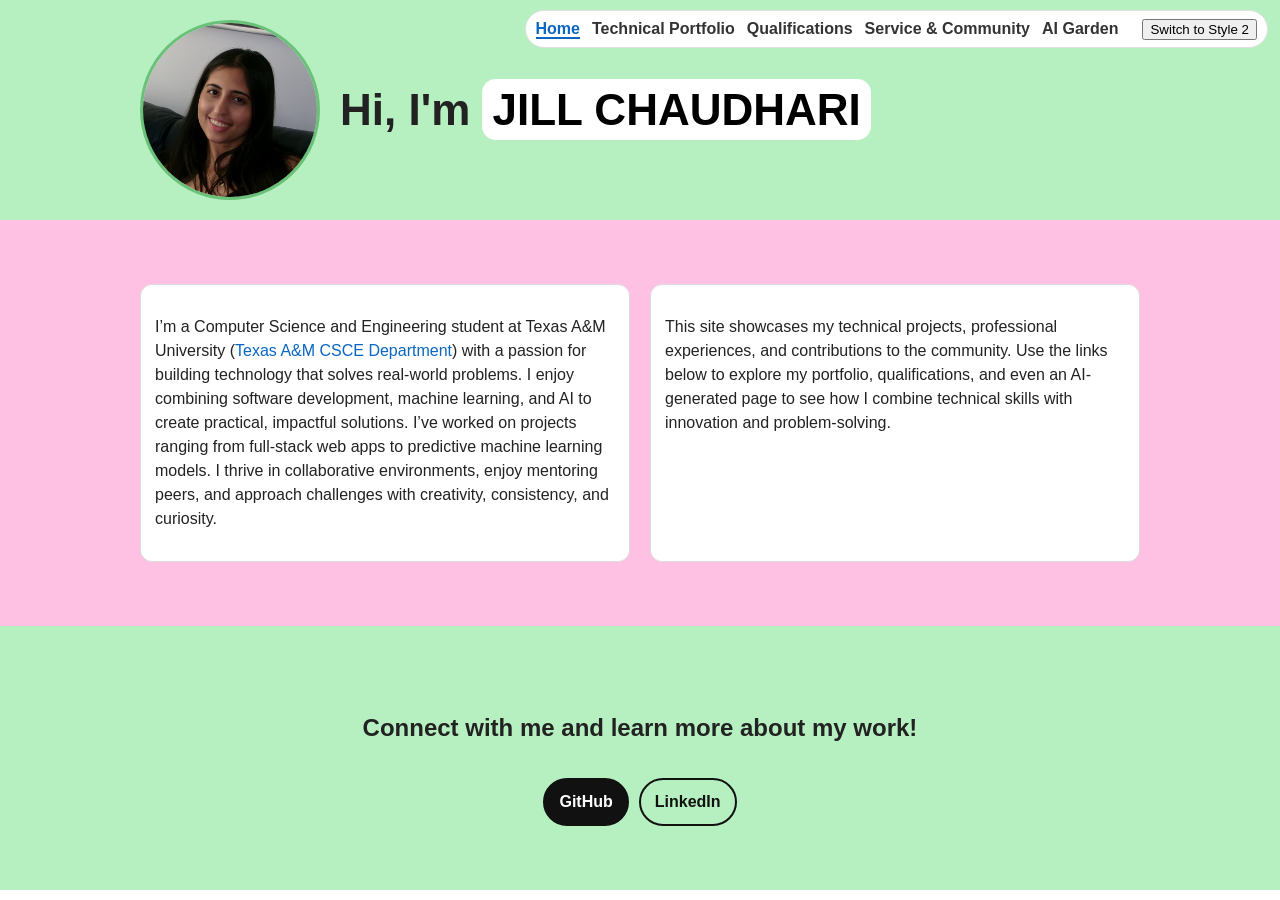
==== index.html @ eedf3cbb "Add files via upload" ====
<!DOCTYPE html>
<html lang="en">
<head>
    <meta charset="UTF-8">
    <meta name="viewport" content="width=device-width, initial-scale=1" />
    <title>Jill Chaudhari – Landing Page</title>
    <link id="page_style" rel="stylesheet" href="styling_1.css">
</head>
<body>
  
    <nav class="site-nav">
        <ul>
            <li><a href="index.html">Home</a></li>
            <li><a href="portfolio.html">Technical Portfolio</a></li>
            <li><a href="qualifications.html">Qualifications</a></li>
            <li><a href="service.html">Service & Community</a></li>
            <li><a href="ai.html">AI Garden</a></li>
            <li style="margin-left:12px"><button id="theme-toggle" type="button">Switch to Style 2</button></li>
        </ul>
    </nav>

    <div class="site">
    <!-- SIDEBAR (Style 2 shows this) -->
    <aside class="sidebar">
      <div class="brand">
        <img class="headshot" src="headshot.jpeg" alt="Jill Chaudhari headshot">
        <div>
          <h3 class="name">Jill Chaudhari</h3>
          <p class="subtitle">CSCE @ Texas A&M</p>
        </div>
      </div>
      <nav class="nav">
        <a href="index.html">Home</a>
        <a href="portfolio.html">Technical Portfolio</a>
        <a href="qualifications.html">Qualifications</a>
        <a href="service.html">Service & Community</a>
        <a href="ai.html">AI Garden</a>
      </nav>
      <button id="theme-toggle-s2" type="button" class="toggle-btn">Switch to Style 1</button>
      <div class="footer">© 2025 Jill Chaudhari</div>
    </aside>

  <main class ="main">
    <header class="hero">
     <div class="wrapper">
      <img class="headshot" src="headshot.jpeg" alt="Jill Chaudhari headshot">
      <h1>Hi, I'm <span class="bubble">JILL CHAUDHARI</span></h1>
     </div>
    </header>


    <section class="band band-pink two-text">
      <div class="wrapper">
        <div class="card">
          <p>
            I’m a Computer Science and Engineering student at Texas A&amp;M University
            (<a href="https://engineering.tamu.edu/cse/index.html" target="_blank" rel="noopener">Texas A&amp;M CSCE Department</a>)
            with a passion for building technology that solves real-world problems. I enjoy combining software development,
            machine learning, and AI to create practical, impactful solutions. I’ve worked on projects ranging from full-stack web apps to predictive machine learning models. I thrive in
            collaborative environments, enjoy mentoring peers, and approach challenges with creativity, consistency, and curiosity.
          </p>
        </div>
        <div class="card">
          <p>
            This site showcases my technical projects, professional experiences, and contributions to the community. 
            Use the links below to explore my portfolio, qualifications, and even an AI-generated page to see how I 
            combine technical skills with innovation and problem-solving.
          </p>
        </div>
      </div>
    </section>
     

    <section class="band band-green connect">
      <div class="wrapper">
        <h2>Connect with me and learn more about my work!</h2>
        <div class="btns">
          <a class="btn" href="https://github.com/jillchaudhari-tamu" target="_blank" rel="noopener">GitHub</a>
          <a class="btn btn--outline" href="https://www.linkedin.com/in/jill-chaudhari" target="_blank" rel="noopener">LinkedIn</a>
        </div>
      </div>
    </section>
  </main>
  </div>
  <script src="functions.js"></script>
</body>
</html>
---- styling_1.css ----
:root{
  --ink:#222;
  --bg:#fff;
  --green:#b7f0c0;
  --accent2: #0a66c2;
  --pink:#ffc1e3;
  --maxw:1040px;
}

/* BASE FORMAT */
*{box-sizing:border-box}
html,body{margin:0;padding:0}
body{color:var(--ink);background:var(--bg);line-height:1.5;font-family:Arial,Helvetica,sans-serif}
img{max-width:100%;height:auto;display:block}
a{color:#0a66c2;text-decoration:none}
a:hover{text-decoration:underline}
.small{font-size:14px;color:#555}

/* LAYOUT */
.wrapper{max-width:var(--maxw);margin:0 auto;padding:20px}
.band{padding:44px 0}
.section-title{margin:0 0 14px;font-size:34px}

/* NAV BAR */
.site-nav{
  position:fixed;top:10px;right:12px;z-index:1000;
  background:#fff;border:1px solid #e0e0e0;border-radius:20px;padding:6px 10px
}
.site-nav ul{margin:0;padding:0;list-style:none;display:flex;gap:12px}
.site-nav a{color:#333;font-weight:600}
.site-nav a:hover{color:#000}

/* HOME PAGE */
.hero{background:var(--green)}
.hero .wrapper{display:grid;grid-template-columns:180px 1fr;gap:20px;align-items:center}
.headshot{width:180px;height:180px;border-radius:50%;object-fit:cover;border:3px solid #6ac279}
.hero h1{margin:0;font-size:44px;line-height:1.1}
.bubble{background:#fff;padding:6px 10px;border-radius:14px;font-weight:800;color:#000}

/* TWO-TEXT SECTION (home) */
.two-text .wrapper{display:grid;grid-template-columns:1fr 1fr;gap:20px}
.two-text .card{background:#fff;border:1px solid #ddd;border-radius:12px;padding:14px}

/* CONNECT (home) */
.connect .wrapper{display:flex;flex-direction:column;align-items:center;text-align:center;gap:12px}
.btns{display:flex;gap:10px;flex-wrap:wrap}
.btn{display:inline-block;padding:10px 14px;border-radius:999px;font-weight:700;background:#111;color:#fff;border:2px solid #111}
.btn--outline{background:transparent;color:#111}
.btn:hover{opacity:.9}

/* PROJECTS (portfolio) */
.project{padding:36px 0;background:transparent}
.project .wrapper{display:grid;grid-template-columns:1fr 1fr;gap:24px;align-items:center}
.project .media{order:2}
.project.reverse .media{order:1}
.project .text h2{margin:0 0 12px}
.project-img{max-width:100%}

/* WasteWise: two images side-by-side */
.media.media-row{display:grid;grid-template-columns:1fr 1fr;gap:16px;align-items:center;justify-items:center}
.media.media-row .wastewise-img{width:100%;max-width:none;height:auto;display:block}

/* Toyota image */
.toyota-img{width:100%;max-width:900px;height:auto;display:block}

/* QUALIFICATIONS */
.qual-grid .wrapper{display:grid;grid-template-columns:1.25fr 1fr;gap:24px;align-items:start}
.resume-card{background:#fff;border:1px solid #e0e0e0;border-radius:12px;padding:14px}

.band.band-green.qual-grid .wrapper{
  max-width:1200px;       
  grid-template-columns:1fr 1.5fr; 
}
.resume-card iframe{height:900px;}

/* SERVICE */
.service-triple .wrapper{display:grid;grid-template-columns:repeat(3,1fr);gap:16px}
.service-card{background:var(--pink);border:1px solid #e08db3;border-radius:12px;padding:14px}

/* AI PAGE */
.ai-hero{background:var(--pink)}
.prompt-box{background:#fff;border:1px dashed #ccc;border-radius:12px;padding:12px}

/* color bands */
.band-green{background:var(--green)!important}
.band-pink{background:var(--pink)!important}

/* make sure project sections explicit colors */
section.project.band-pink{background:var(--pink)!important}
section.project.band-green{background:var(--green)!important}

@media (max-width:840px){
  .hero .wrapper{grid-template-columns:1fr}
  .hero h1{font-size:34px}
  .two-text .wrapper{grid-template-columns:1fr}
  .project .wrapper{grid-template-columns:1fr}
  .project .media{order:2!important}
  .qual-grid .wrapper{grid-template-columns:1fr}
  .service-triple .wrapper{grid-template-columns:1fr}
}
@media (max-width:700px){
  .media.media-row{grid-template-columns:1fr}
}

/* Show top nav, hide sidebar in Style 1 */
.site-nav { display: block; }
.sidebar  { display: none;  }

/* Highlight the current page link */
.site-nav a.active,
.nav a.active {
  font-weight: 700;
  color: var(--accent2); /* or pick a bright color that fits your theme */
  border-bottom: 2px solid var(--accent2);
}
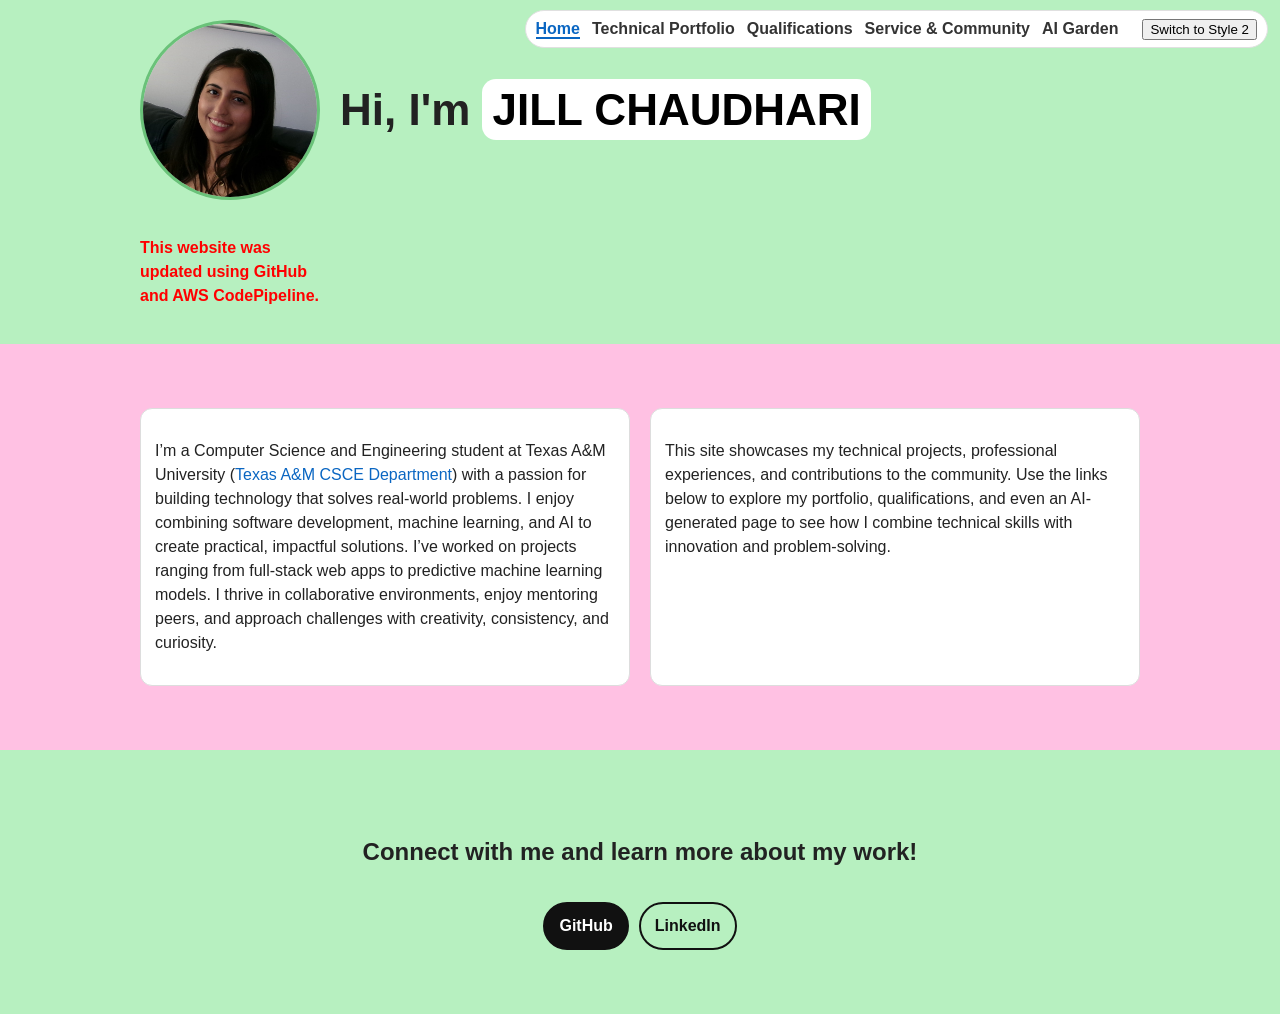
==== commit 0c88253a: "Update index.html with website update note Added a note about website updates using GitHub and AWS C" ====
--- a/index.html
+++ b/index.html
@@ -45,6 +45,9 @@
      <div class="wrapper">
       <img class="headshot" src="headshot.jpeg" alt="Jill Chaudhari headshot">
       <h1>Hi, I'm <span class="bubble">JILL CHAUDHARI</span></h1>
+       <p style="color:red; font-weight:bold;">
+        This website was updated using GitHub and AWS CodePipeline.
+       </p>
      </div>
     </header>
 
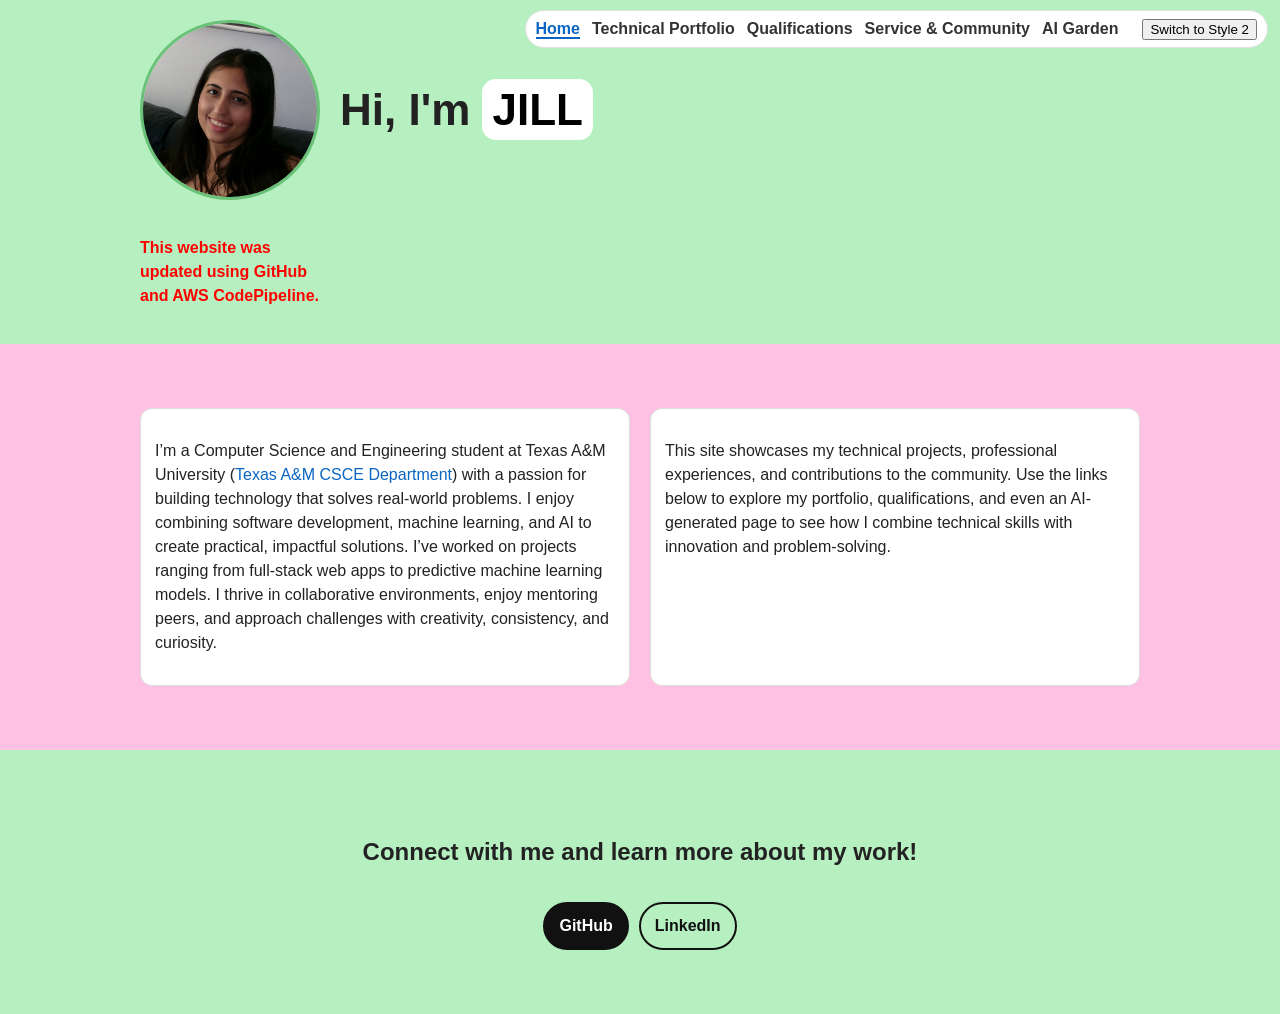
==== commit 9742135e: "Testing Changes" ====
--- a/index.html
+++ b/index.html
@@ -44,7 +44,7 @@
     <header class="hero">
      <div class="wrapper">
       <img class="headshot" src="headshot.jpeg" alt="Jill Chaudhari headshot">
-      <h1>Hi, I'm <span class="bubble">JILL CHAUDHARI</span></h1>
+      <h1>Hi, I'm <span class="bubble">JILL </span></h1>
        <p style="color:red; font-weight:bold;">
         This website was updated using GitHub and AWS CodePipeline.
        </p>
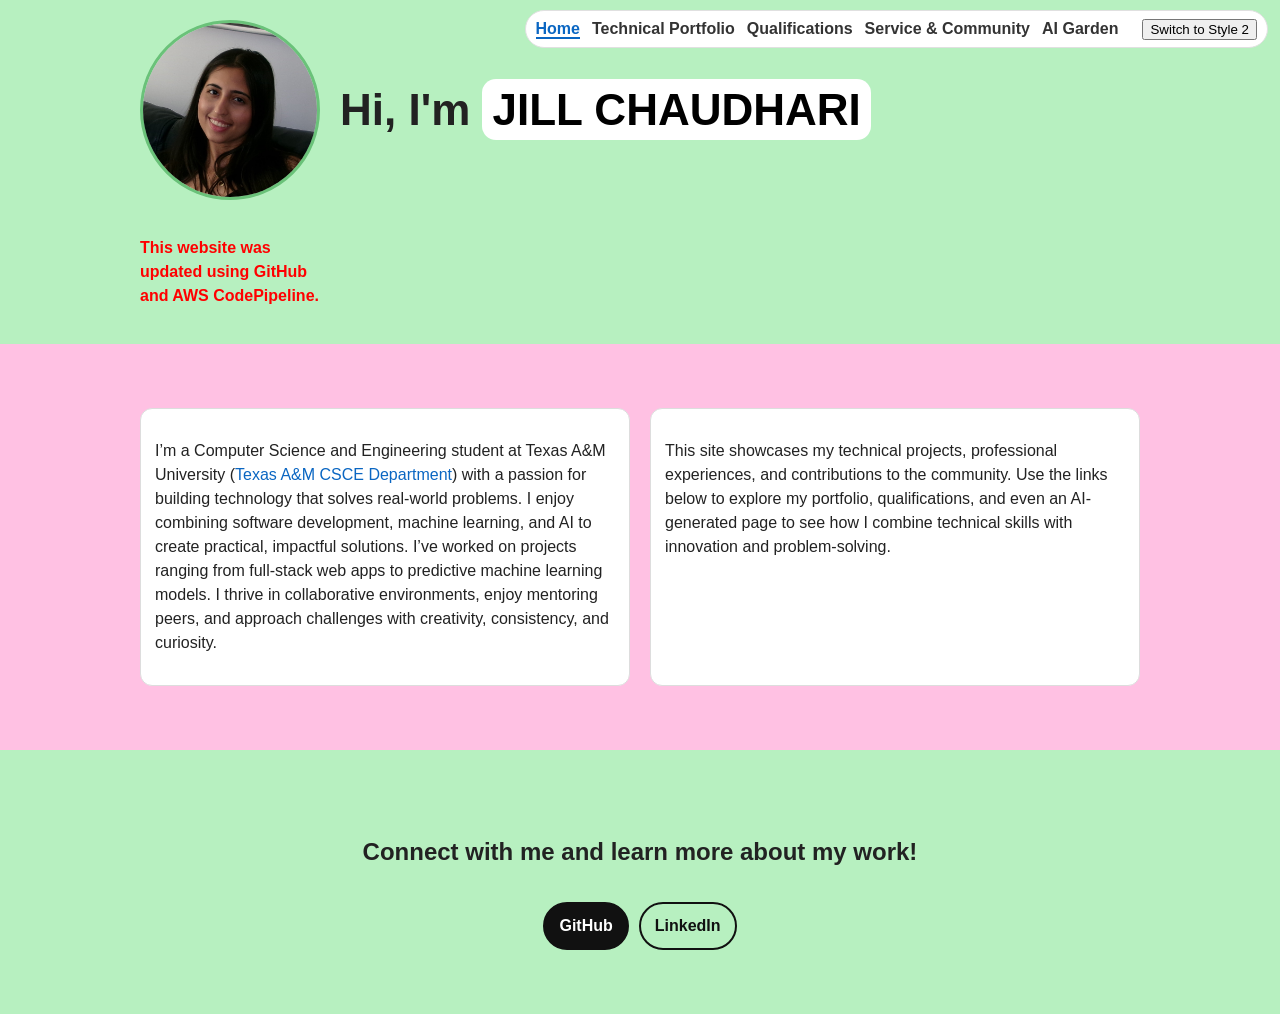
==== commit ac1019d4: "Testing Change" ====
--- a/index.html
+++ b/index.html
@@ -44,7 +44,7 @@
     <header class="hero">
      <div class="wrapper">
       <img class="headshot" src="headshot.jpeg" alt="Jill Chaudhari headshot">
-      <h1>Hi, I'm <span class="bubble">JILL </span></h1>
+      <h1>Hi, I'm <span class="bubble">JILL CHAUDHARI</span></h1>
        <p style="color:red; font-weight:bold;">
         This website was updated using GitHub and AWS CodePipeline.
        </p>
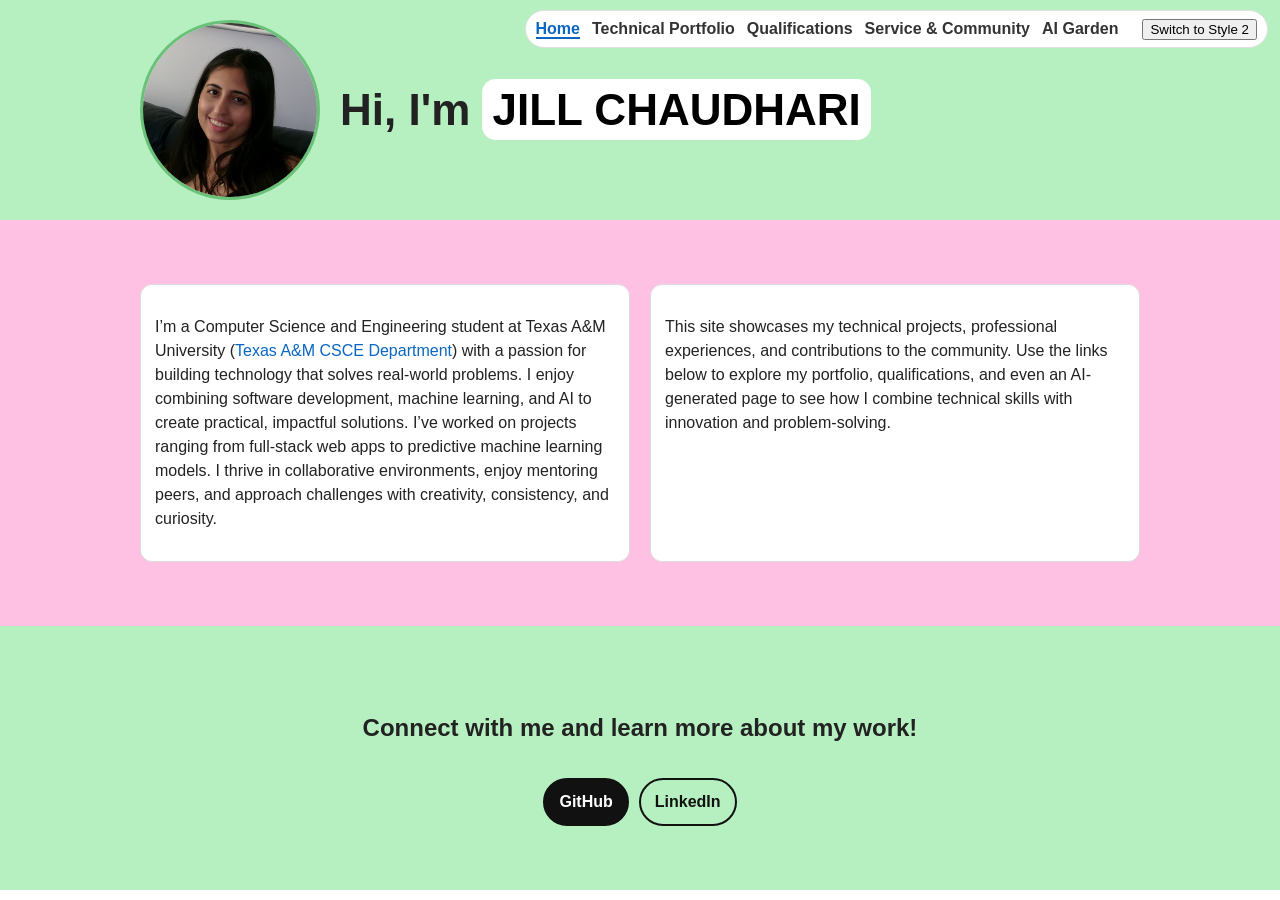
==== commit 6c8b1d16: "Fix HTML formatting and structure" ====
--- a/index.html
+++ b/index.html
@@ -45,9 +45,6 @@
      <div class="wrapper">
       <img class="headshot" src="headshot.jpeg" alt="Jill Chaudhari headshot">
       <h1>Hi, I'm <span class="bubble">JILL CHAUDHARI</span></h1>
-       <p style="color:red; font-weight:bold;">
-        This website was updated using GitHub and AWS CodePipeline.
-       </p>
      </div>
     </header>
 
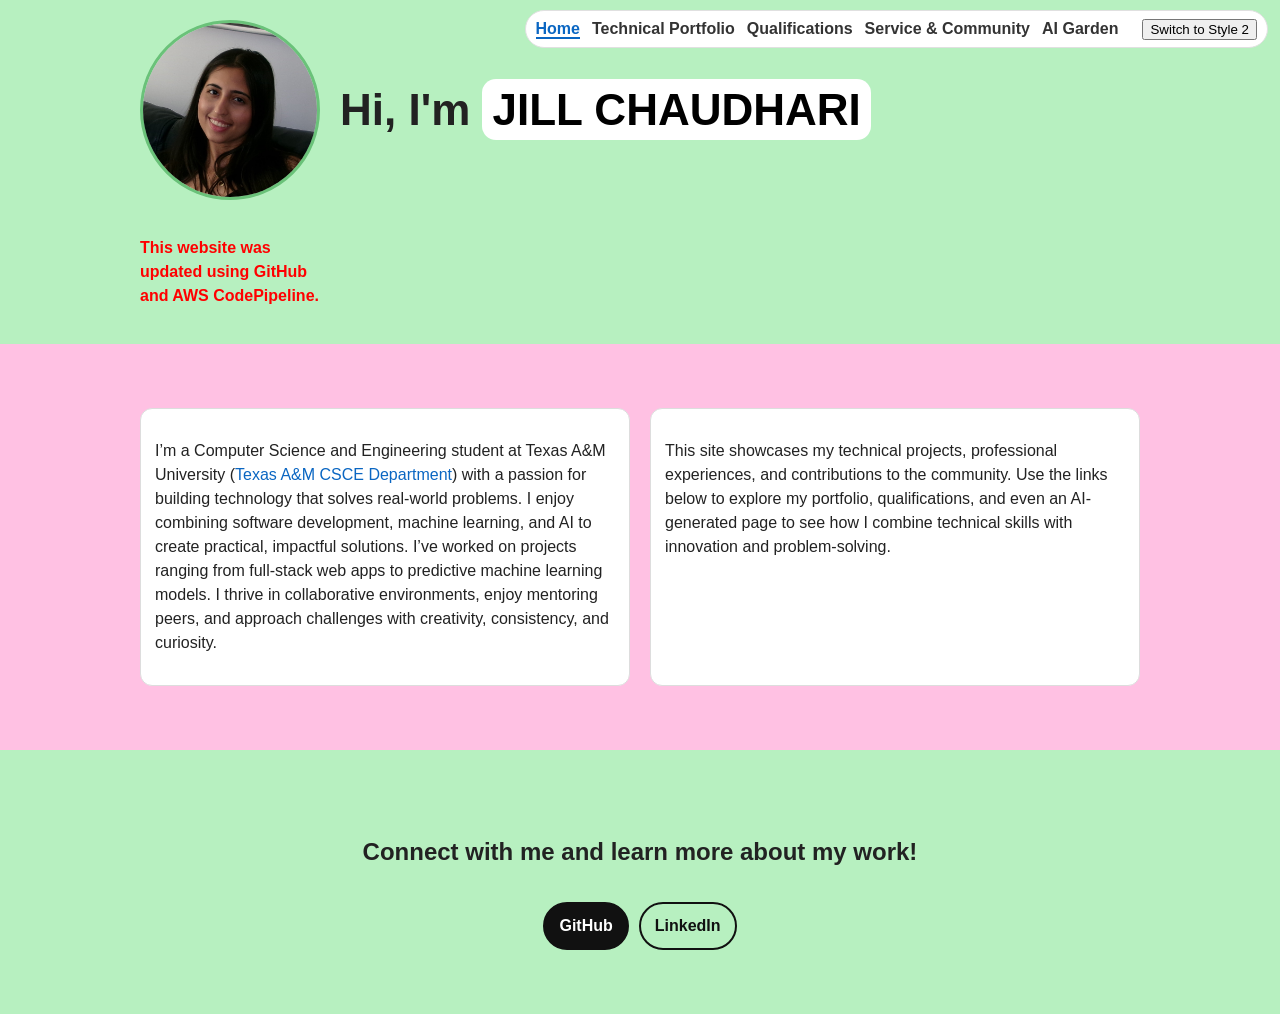
==== commit 6abc5ee9: "Updated for CI/CD Demo Added a note about the website update using GitHub and AWS CodePipeline." ====
--- a/index.html
+++ b/index.html
@@ -45,6 +45,9 @@
      <div class="wrapper">
       <img class="headshot" src="headshot.jpeg" alt="Jill Chaudhari headshot">
       <h1>Hi, I'm <span class="bubble">JILL CHAUDHARI</span></h1>
+         <p style="color:red; font-weight:bold;">
+        This website was updated using GitHub and AWS CodePipeline.
+       </p>
      </div>
     </header>
 
